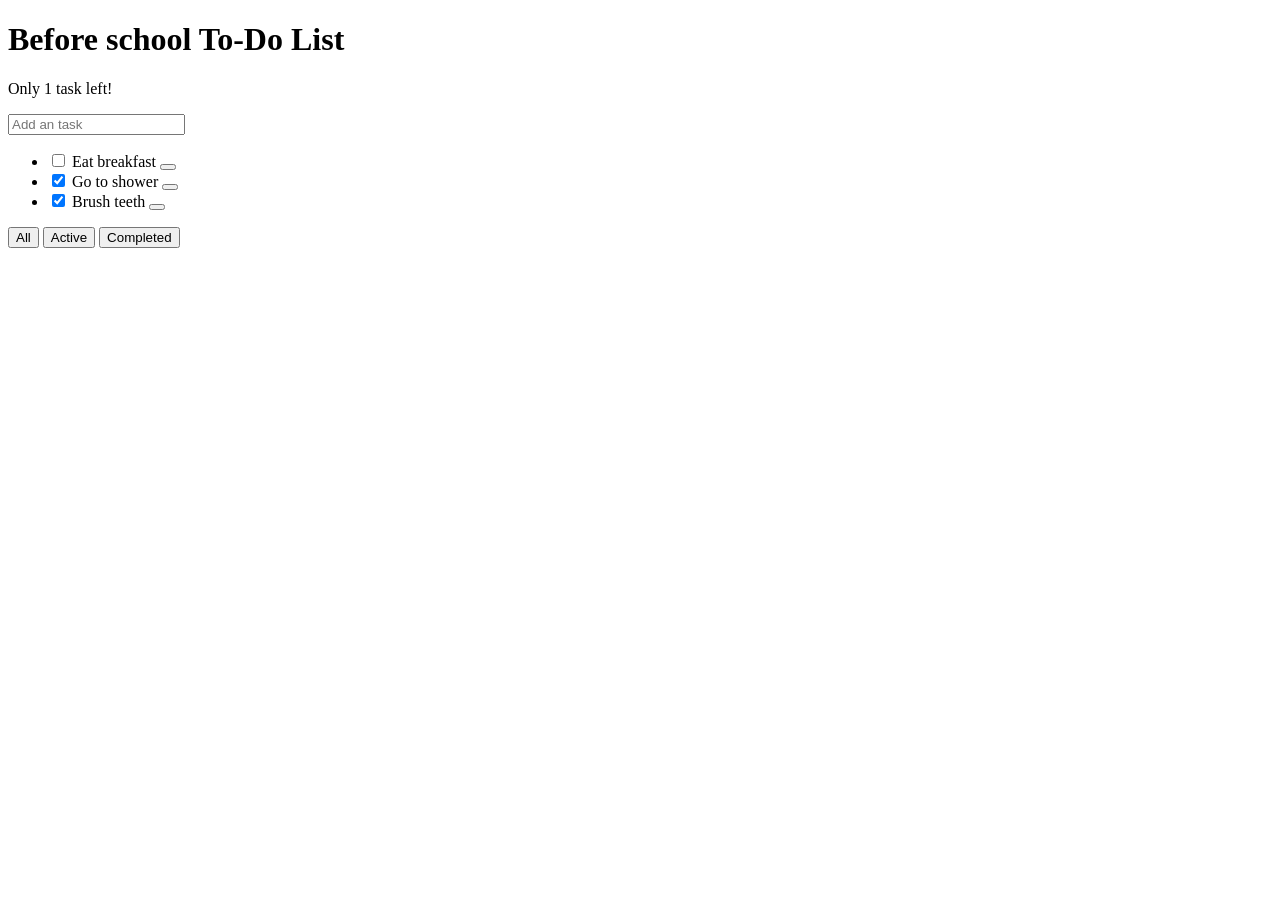
==== DOM_Project/index.html @ 8d1bb948 "test" ====
<!DOCTYPE html>
<html lang="en">
<head>
  <meta charset="UTF-8">
  <meta name="viewport" content="width=device-width, initial-scale=1">
  <title>BeforeSchool</title>
  <link rel="preconnect" href="https://fonts.googleapis.com">
  <link href="https://fonts.googleapis.com/css2?family=DM+Serif+Display&family=Lora:wght@600&family=Chango&family=Roboto&display=swap" rel="stylesheet">
  <link rel="stylesheet" href="style.css">
</head>
<body>
  <main class="app">
    <h1 class="app__title">Before school To-Do List</h1>

    <div class="toolbar">
      <p class="counter">Only 1 task left!</p>
      <input class="new-task" type="text" placeholder="Add an task" aria-label="Add a task">
    </div>

    <ul class="task-list">
      <li class="task">
        <input class="task__check" type="checkbox" aria-label="Eat breakfast">
        <span class="task__text">Eat breakfast</span>
        <button class="task__delete" aria-label="Delete task"></button>
      </li>
      <li class="task">
        <input class="task__check" type="checkbox" checked aria-label="Go to shower">
        <span class="task__text">Go to shower</span>
        <button class="task__delete" aria-label="Delete task"></button>
      </li>
      <li class="task">
        <input class="task__check" type="checkbox" checked aria-label="Brush teeth">
        <span class="task__text">Brush teeth</span>
        <button class="task__delete" aria-label="Delete task"></button>
      </li>
    </ul>

    <div class="filters">
      <button class="filter">All</button>
      <button class="filter">Active</button>
      <button class="filter">Completed</button>
    </div>
  </main>
</body>
</html>
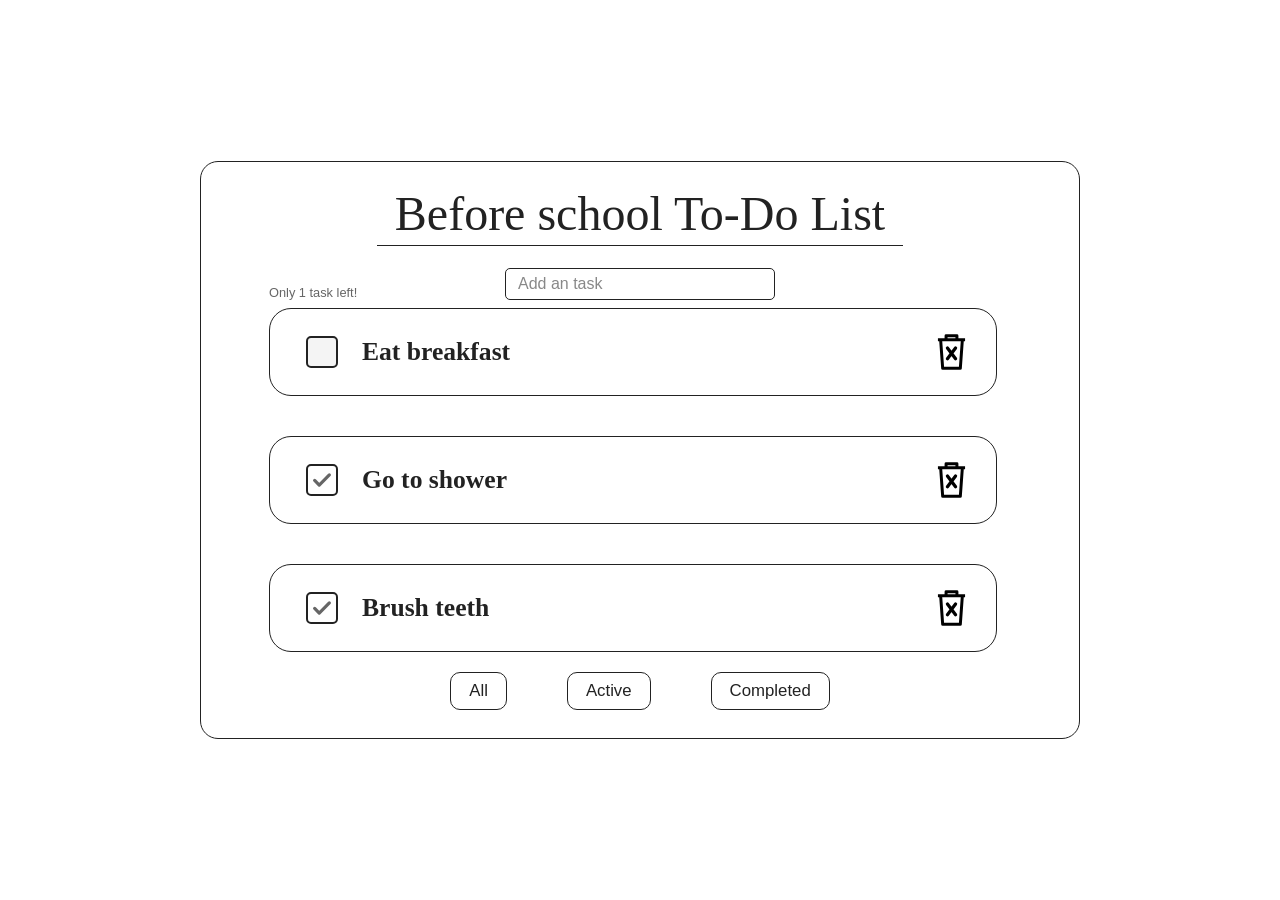
==== commit b20ccdf3: "styles" ====
--- a/DOM_Project/index.html
+++ b/DOM_Project/index.html
@@ -6,7 +6,7 @@
   <title>BeforeSchool</title>
   <link rel="preconnect" href="https://fonts.googleapis.com">
   <link href="https://fonts.googleapis.com/css2?family=DM+Serif+Display&family=Lora:wght@600&family=Chango&family=Roboto&display=swap" rel="stylesheet">
-  <link rel="stylesheet" href="style.css">
+  <link rel="stylesheet" href="styles.css">
 </head>
 <body>
   <main class="app">
--- a/DOM_Project/styles.css
+++ b/DOM_Project/styles.css
@@ -0,0 +1,276 @@
+/* ===== Fontit (Google Fonts) – lisää nämä HTML:n <head>-osaan:
+<link rel="preconnect" href="https://fonts.googleapis.com">
+<link href="https://fonts.googleapis.com/css2?family=DM+Serif+Display&family=Lora:wght@600&family=Chango&family=Roboto&display=swap" rel="stylesheet">
+===== */
+
+/* ===== Värit ja fontit yhteen paikkaan (CSS-muuttujat) ===== */
+:root {
+  --text: #222;
+  --border: #222;
+  --bg: #fff;
+  --page-bg: #fff;
+  --muted: #666;
+
+  --font-title: "DM Serif Display", Georgia, serif;
+  --font-task: "Lora", Georgia, serif;
+  --font-counter: "Chango", "Arial Black", sans-serif;
+  --font-ui: "Roboto", Arial, sans-serif;
+}
+
+/* ===== Perusasetukset ===== */
+*,
+*::before,
+*::after {
+  box-sizing: border-box;
+}
+
+body {
+  margin: 0;
+  min-height: 100vh;
+  display: flex;
+  justify-content: center;
+  align-items: center;
+  padding: 24px;
+  background: var(--page-bg);
+  color: var(--text);
+  font-family: var(--font-ui);
+}
+
+/* ===== Isompi laatikko (koko sovellus) ===== */
+.app {
+  width: 100%;
+  max-width: 880px;
+  padding: 24px 68px 28px;
+  background: var(--bg);
+  border: 1.5px solid var(--border);
+  border-radius: 18px;
+}
+
+/* ===== Otsikko ===== */
+.app__title {
+  margin: 0 auto 22px;
+  width: fit-content;
+  padding: 0 18px 4px;
+  font-family: var(--font-title);
+  font-size: 3rem;
+  font-weight: 400;
+  text-align: center;
+  border-bottom: 1.5px solid var(--border);
+}
+
+/* ===== Yläpalkki: laskuri + lisäyskenttä ===== */
+.toolbar {
+  display: flex;
+  align-items: flex-end;
+  gap: 24px;
+  margin-bottom: 8px;
+}
+
+.counter {
+  /* sama leveys kuin kentällä, jotta kenttä jää keskelle */
+  flex: 1;
+  margin: 0;
+  font-family: var(--font-counter);
+  font-size: 0.8rem;
+  color: var(--muted);
+}
+
+.new-task {
+  flex: 0 0 270px;
+  margin-right: auto;
+  padding: 6px 12px;
+  font-family: var(--font-ui);
+  font-size: 1rem;
+  color: var(--text);
+  background: var(--bg);
+  border: 1.5px solid var(--border);
+  border-radius: 5px;
+}
+
+.new-task::placeholder {
+  color: #888;
+}
+
+.new-task:focus {
+  outline: 3px solid #bbb;
+  outline-offset: 1px;
+}
+
+/* tasapainottaa laskurin, niin että kenttä pysyy keskellä */
+.toolbar::after {
+  content: "";
+  flex: 1;
+}
+
+/* ===== Tehtävälista (vieritettävä) ===== */
+.task-list {
+  list-style: none;
+  margin: 0;
+  padding: 0 14px 0 0;
+  max-height: 380px;
+  overflow-y: auto;
+  display: flex;
+  flex-direction: column;
+  gap: 40px;
+}
+
+/* Vierityspalkki */
+.task-list {
+  scrollbar-width: thin;
+  scrollbar-color: #bbb #fff;
+}
+
+.task-list::-webkit-scrollbar {
+  width: 16px;
+}
+
+.task-list::-webkit-scrollbar-track {
+  background: #fff;
+  border: 1.5px solid var(--border);
+}
+
+.task-list::-webkit-scrollbar-thumb {
+  background: #ddd;
+  border: 1.5px solid var(--border);
+  border-radius: 10px;
+}
+
+/* ===== Yksi tehtävä ===== */
+.task {
+  display: flex;
+  align-items: center;
+  gap: 24px;
+  padding: 24px 28px 24px 36px;
+  background: var(--bg);
+  border: 1.5px solid var(--border);
+  border-radius: 22px;
+}
+
+.task__text {
+  flex: 1;
+  font-family: var(--font-task);
+  font-size: 1.6rem;
+  font-weight: 600;
+  color: var(--text);
+}
+
+/* Valmis tehtävä (lisää luokka task--done JavaScriptillä, jos haluat) */
+.task--done .task__text {
+  text-decoration: line-through;
+  color: var(--muted);
+}
+
+/* ===== Valintaruutu ===== */
+.task__check {
+  appearance: none;
+  -webkit-appearance: none;
+  flex: 0 0 32px;
+  width: 32px;
+  height: 32px;
+  margin: 0;
+  background: #f4f4f4;
+  border: 2.5px solid var(--border);
+  border-radius: 5px;
+  cursor: pointer;
+}
+
+.task__check:checked {
+  background: #fff
+    url("data:image/svg+xml,%3Csvg xmlns='http://www.w3.org/2000/svg' viewBox='0 0 24 24'%3E%3Cpath d='M4 12.5l5 5L20 6.5' fill='none' stroke='%23666' stroke-width='3.5' stroke-linecap='round' stroke-linejoin='round'/%3E%3C/svg%3E")
+    center / 80% no-repeat;
+}
+
+.task__check:focus-visible,
+.task__delete:focus-visible,
+.filter:focus-visible {
+  outline: 3px solid #888;
+  outline-offset: 2px;
+}
+
+/* ===== Roskakorinappi ===== */
+.task__delete {
+  flex: 0 0 34px;
+  width: 34px;
+  height: 38px;
+  padding: 0;
+  border: none;
+  cursor: pointer;
+  background: transparent
+    url("data:image/svg+xml,%3Csvg xmlns='http://www.w3.org/2000/svg' viewBox='0 0 24 28'%3E%3Cpath d='M2 5h20M8 5V2h8v3M4 5l1.5 21h13L20 5' fill='none' stroke='%23000' stroke-width='2.2' stroke-linejoin='round'/%3E%3Cpath d='M9 11l6 8M15 11l-6 8' stroke='%23000' stroke-width='2.4' stroke-linecap='round'/%3E%3C/svg%3E")
+    center / contain no-repeat;
+}
+
+.task__delete:hover {
+  opacity: 0.6;
+}
+
+/* ===== Suodatinpainikkeet ===== */
+.filters {
+  display: flex;
+  justify-content: center;
+  gap: 60px;
+  margin-top: 20px;
+}
+
+.filter {
+  padding: 8px 18px;
+  font-family: var(--font-ui);
+  font-size: 1.05rem;
+  color: var(--text);
+  background: var(--bg);
+  border: 1.5px solid var(--border);
+  border-radius: 10px;
+  cursor: pointer;
+}
+
+.filter:hover {
+  background: #eee;
+}
+
+.filter.is-active {
+  background: var(--text);
+  color: #fff;
+}
+
+/* ===== Pienemmät näytöt ===== */
+@media (max-width: 700px) {
+  .app {
+    padding: 20px 16px 24px;
+  }
+
+  .app__title {
+    font-size: 2rem;
+  }
+
+  .toolbar {
+    flex-direction: column;
+    align-items: stretch;
+    gap: 8px;
+  }
+
+  .toolbar::after {
+    display: none;
+  }
+
+  .new-task {
+    flex: none;
+    margin-right: 0;
+  }
+
+  .task-list {
+    gap: 20px;
+  }
+
+  .task {
+    padding: 16px;
+    gap: 14px;
+  }
+
+  .task__text {
+    font-size: 1.2rem;
+  }
+
+  .filters {
+    gap: 12px;
+  }
+}
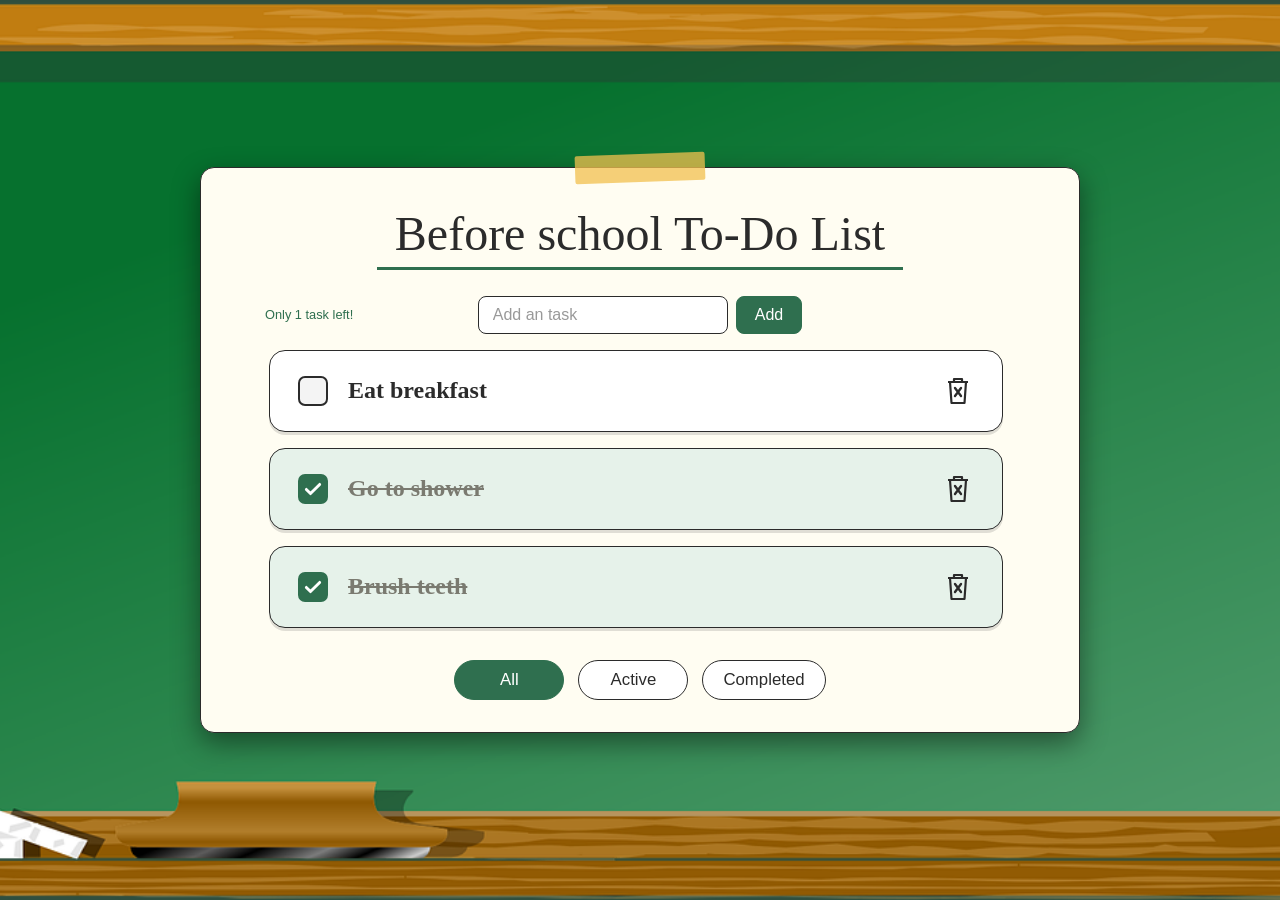
==== commit abbdbd64: "test" ====
--- a/DOM_Project/index.html
+++ b/DOM_Project/index.html
@@ -14,8 +14,13 @@
 
     <div class="toolbar">
       <p class="counter">Only 1 task left!</p>
-      <input class="new-task" type="text" placeholder="Add an task" aria-label="Add a task">
+      <form class="add-form">
+        <input class="new-task" type="text" placeholder="Add an task" aria-label="Add a task">
+        <button class="add-btn" type="submit">Add</button>
+      </form>
     </div>
+
+    <p class="error-message hidden">Task must be at least 3 characters.</p>
 
     <ul class="task-list">
       <li class="task">
@@ -36,7 +41,7 @@
     </ul>
 
     <div class="filters">
-      <button class="filter">All</button>
+      <button class="filter is-active">All</button>
       <button class="filter">Active</button>
       <button class="filter">Completed</button>
     </div>
--- a/DOM_Project/styles.css
+++ b/DOM_Project/styles.css
@@ -1,15 +1,17 @@
-/* ===== Fontit (Google Fonts) – lisää nämä HTML:n <head>-osaan:
-<link rel="preconnect" href="https://fonts.googleapis.com">
-<link href="https://fonts.googleapis.com/css2?family=DM+Serif+Display&family=Lora:wght@600&family=Chango&family=Roboto&display=swap" rel="stylesheet">
-===== */
-
-/* ===== Värit ja fontit yhteen paikkaan (CSS-muuttujat) ===== */
+/* ===== Fontit (Google Fonts) – linkki on index.html:n <head>-osassa ===== */
+
+/* ===== Värit ja fontit yhteen paikkaan ===== */
 :root {
-  --text: #222;
-  --border: #222;
-  --bg: #fff;
-  --page-bg: #fff;
-  --muted: #666;
+  --paper: #fffdf2;        /* paperilapun väri */
+  --card: #ffffff;         /* tehtäväkortin väri */
+  --text: #2b2b2b;         /* tekstin väri */
+  --muted: #7a7a70;        /* himmeä teksti */
+  --border: #2b2b2b;       /* reunaviivat */
+  --accent: #2f6f4f;       /* pääväri (liitutaulun vihreä) */
+  --accent-light: #e6f2ea; /* vaalea vihreä (valmiit tehtävät) */
+  --danger: #c0392b;       /* virheet ja poisto */
+  --tape: rgba(242, 193, 78, 0.75); /* teippi lapun yläreunassa */
+  --page-bg: #2f4f3f;      /* varatausta, jos kuva ei lataudu */
 
   --font-title: "DM Serif Display", Georgia, serif;
   --font-task: "Lora", Georgia, serif;
@@ -30,212 +32,316 @@
   display: flex;
   justify-content: center;
   align-items: center;
-  padding: 24px;
-  background: var(--page-bg);
+  padding: 40px 24px;
+  background-color: var(--page-bg);
+  background-image: url("images/taulu.png");
+  background-size: cover;
+  background-position: center;
+  background-repeat: no-repeat;
+  background-attachment: fixed;
   color: var(--text);
   font-family: var(--font-ui);
 }
 
-/* ===== Isompi laatikko (koko sovellus) ===== */
+/* ===== Paperilappu (koko sovellus) ===== */
 .app {
+  position: relative;
   width: 100%;
   max-width: 880px;
-  padding: 24px 68px 28px;
-  background: var(--bg);
+  padding: 40px 64px 32px;
+  background: var(--paper);
   border: 1.5px solid var(--border);
-  border-radius: 18px;
+  border-radius: 14px;
+  box-shadow: 0 10px 28px rgba(0, 0, 0, 0.45);
+}
+
+/* Teippi lapun yläreunassa */
+.app::before {
+  content: "";
+  position: absolute;
+  top: -14px;
+  left: 50%;
+  width: 130px;
+  height: 28px;
+  background: var(--tape);
+  transform: translateX(-50%) rotate(-2deg);
+  border-radius: 2px;
 }
 
 /* ===== Otsikko ===== */
 .app__title {
-  margin: 0 auto 22px;
+  margin: 0 auto 26px;
   width: fit-content;
-  padding: 0 18px 4px;
+  max-width: 100%;
+  padding: 0 18px 6px;
   font-family: var(--font-title);
   font-size: 3rem;
   font-weight: 400;
+  line-height: 1.1;
   text-align: center;
-  border-bottom: 1.5px solid var(--border);
-}
-
-/* ===== Yläpalkki: laskuri + lisäyskenttä ===== */
+  border-bottom: 3px solid var(--accent);
+}
+
+/* ===== Yläpalkki: laskuri + lisäyslomake ===== */
 .toolbar {
   display: flex;
-  align-items: flex-end;
-  gap: 24px;
+  align-items: center;
+  gap: 20px;
   margin-bottom: 8px;
 }
 
+.toolbar::after {
+  content: "";
+  flex: 1;
+}
+
 .counter {
-  /* sama leveys kuin kentällä, jotta kenttä jää keskelle */
   flex: 1;
   margin: 0;
   font-family: var(--font-counter);
   font-size: 0.8rem;
-  color: var(--muted);
+  color: var(--accent);
+}
+
+.add-form {
+  display: flex;
+  gap: 8px;
 }
 
 .new-task {
-  flex: 0 0 270px;
-  margin-right: auto;
-  padding: 6px 12px;
+  width: 250px;
+  padding: 9px 14px;
   font-family: var(--font-ui);
   font-size: 1rem;
   color: var(--text);
-  background: var(--bg);
+  background: var(--card);
   border: 1.5px solid var(--border);
-  border-radius: 5px;
+  border-radius: 8px;
+  transition: border-color 0.15s, box-shadow 0.15s;
 }
 
 .new-task::placeholder {
-  color: #888;
+  color: #999;
 }
 
 .new-task:focus {
-  outline: 3px solid #bbb;
-  outline-offset: 1px;
-}
-
-/* tasapainottaa laskurin, niin että kenttä pysyy keskellä */
-.toolbar::after {
-  content: "";
-  flex: 1;
+  outline: none;
+  border-color: var(--accent);
+  box-shadow: 0 0 0 3px rgba(47, 111, 79, 0.25);
+}
+
+/* Lisäysnappi */
+.add-btn {
+  padding: 9px 18px;
+  font-family: var(--font-ui);
+  font-size: 1rem;
+  font-weight: 500;
+  color: #fff;
+  background: var(--accent);
+  border: 1.5px solid var(--accent);
+  border-radius: 8px;
+  cursor: pointer;
+  transition: background 0.15s, transform 0.1s;
+}
+
+.add-btn:hover {
+  background: #255a40;
+}
+
+.add-btn:active {
+  transform: translateY(1px);
+}
+
+/* ===== Virheilmoitus ja virheellisen kentän korostus ===== */
+.new-task.is-invalid {
+  border-color: var(--danger);
+  background: #fff5f5;
+}
+
+.new-task.is-invalid:focus {
+  box-shadow: 0 0 0 3px rgba(192, 57, 43, 0.25);
+}
+
+.error-message {
+  margin: 0 0 12px;
+  padding: 8px 12px;
+  font-size: 0.95rem;
+  color: var(--danger);
+  background: #fdecea;
+  border-left: 4px solid var(--danger);
+  border-radius: 4px;
+}
+
+/* ===== Piilotus (JavaScript lisää/poistaa tämän luokan) ===== */
+.hidden {
+  display: none;
 }
 
 /* ===== Tehtävälista (vieritettävä) ===== */
 .task-list {
   list-style: none;
-  margin: 0;
-  padding: 0 14px 0 0;
+  margin: 12px 0 0;
+  padding: 4px 12px 8px 4px;
   max-height: 380px;
   overflow-y: auto;
   display: flex;
   flex-direction: column;
-  gap: 40px;
-}
-
-/* Vierityspalkki */
-.task-list {
+  gap: 16px;
   scrollbar-width: thin;
-  scrollbar-color: #bbb #fff;
+  scrollbar-color: #b9b9ad transparent;
 }
 
 .task-list::-webkit-scrollbar {
-  width: 16px;
+  width: 12px;
 }
 
 .task-list::-webkit-scrollbar-track {
-  background: #fff;
-  border: 1.5px solid var(--border);
+  background: #f0eee0;
+  border-radius: 10px;
 }
 
 .task-list::-webkit-scrollbar-thumb {
-  background: #ddd;
-  border: 1.5px solid var(--border);
+  background: #b9b9ad;
   border-radius: 10px;
+  border: 2px solid #f0eee0;
 }
 
 /* ===== Yksi tehtävä ===== */
 .task {
   display: flex;
   align-items: center;
-  gap: 24px;
-  padding: 24px 28px 24px 36px;
-  background: var(--bg);
+  gap: 20px;
+  padding: 18px 22px 18px 28px;
+  background: var(--card);
   border: 1.5px solid var(--border);
-  border-radius: 22px;
+  border-radius: 16px;
+  box-shadow: 0 3px 0 rgba(0, 0, 0, 0.12);
+  transition: transform 0.15s, box-shadow 0.15s, background 0.2s;
+}
+
+.task:hover {
+  transform: translateY(-2px);
+  box-shadow: 0 6px 0 rgba(0, 0, 0, 0.12);
 }
 
 .task__text {
   flex: 1;
   font-family: var(--font-task);
-  font-size: 1.6rem;
+  font-size: 1.5rem;
   font-weight: 600;
   color: var(--text);
 }
 
-/* Valmis tehtävä (lisää luokka task--done JavaScriptillä, jos haluat) */
-.task--done .task__text {
+/* Valmis tehtävä: toimii sekä luokalla että valitulla ruudulla */
+.task--done,
+.task:has(.task__check:checked) {
+  background: var(--accent-light);
+}
+
+.task--done .task__text,
+.task:has(.task__check:checked) .task__text {
+  color: var(--muted);
   text-decoration: line-through;
-  color: var(--muted);
+  text-decoration-thickness: 2px;
 }
 
 /* ===== Valintaruutu ===== */
 .task__check {
   appearance: none;
   -webkit-appearance: none;
-  flex: 0 0 32px;
-  width: 32px;
-  height: 32px;
+  flex: 0 0 30px;
+  width: 30px;
+  height: 30px;
   margin: 0;
   background: #f4f4f4;
   border: 2.5px solid var(--border);
-  border-radius: 5px;
+  border-radius: 7px;
   cursor: pointer;
+  transition: background 0.15s, border-color 0.15s;
+}
+
+.task__check:hover {
+  border-color: var(--accent);
 }
 
 .task__check:checked {
-  background: #fff
-    url("data:image/svg+xml,%3Csvg xmlns='http://www.w3.org/2000/svg' viewBox='0 0 24 24'%3E%3Cpath d='M4 12.5l5 5L20 6.5' fill='none' stroke='%23666' stroke-width='3.5' stroke-linecap='round' stroke-linejoin='round'/%3E%3C/svg%3E")
-    center / 80% no-repeat;
-}
-
-.task__check:focus-visible,
-.task__delete:focus-visible,
-.filter:focus-visible {
-  outline: 3px solid #888;
-  outline-offset: 2px;
+  background: var(--accent)
+    url("data:image/svg+xml,%3Csvg xmlns='http://www.w3.org/2000/svg' viewBox='0 0 24 24'%3E%3Cpath d='M4 12.5l5 5L20 6.5' fill='none' stroke='%23fff' stroke-width='3.5' stroke-linecap='round' stroke-linejoin='round'/%3E%3C/svg%3E")
+    center / 75% no-repeat;
+  border-color: var(--accent);
 }
 
 /* ===== Roskakorinappi ===== */
 .task__delete {
-  flex: 0 0 34px;
-  width: 34px;
-  height: 38px;
+  flex: 0 0 44px;
+  width: 44px;
+  height: 44px;
   padding: 0;
   border: none;
+  border-radius: 50%;
   cursor: pointer;
   background: transparent
-    url("data:image/svg+xml,%3Csvg xmlns='http://www.w3.org/2000/svg' viewBox='0 0 24 28'%3E%3Cpath d='M2 5h20M8 5V2h8v3M4 5l1.5 21h13L20 5' fill='none' stroke='%23000' stroke-width='2.2' stroke-linejoin='round'/%3E%3Cpath d='M9 11l6 8M15 11l-6 8' stroke='%23000' stroke-width='2.4' stroke-linecap='round'/%3E%3C/svg%3E")
-    center / contain no-repeat;
+    url("data:image/svg+xml,%3Csvg xmlns='http://www.w3.org/2000/svg' viewBox='0 0 24 28'%3E%3Cpath d='M2 5h20M8 5V2h8v3M4 5l1.5 21h13L20 5' fill='none' stroke='%232b2b2b' stroke-width='2.2' stroke-linejoin='round'/%3E%3Cpath d='M9 11l6 8M15 11l-6 8' stroke='%232b2b2b' stroke-width='2.4' stroke-linecap='round'/%3E%3C/svg%3E")
+    center / 55% no-repeat;
+  transition: background-color 0.15s;
 }
 
 .task__delete:hover {
-  opacity: 0.6;
+  background-color: #fdecea;
 }
 
 /* ===== Suodatinpainikkeet ===== */
 .filters {
   display: flex;
   justify-content: center;
-  gap: 60px;
-  margin-top: 20px;
+  gap: 14px;
+  margin-top: 24px;
 }
 
 .filter {
-  padding: 8px 18px;
+  min-width: 110px;
+  padding: 9px 20px;
   font-family: var(--font-ui);
   font-size: 1.05rem;
   color: var(--text);
-  background: var(--bg);
+  background: var(--card);
   border: 1.5px solid var(--border);
-  border-radius: 10px;
+  border-radius: 999px;
   cursor: pointer;
+  transition: background 0.15s, color 0.15s, transform 0.1s;
 }
 
 .filter:hover {
-  background: #eee;
+  background: var(--accent-light);
+}
+
+.filter:active {
+  transform: translateY(1px);
 }
 
 .filter.is-active {
-  background: var(--text);
   color: #fff;
+  background: var(--accent);
+  border-color: var(--accent);
+}
+
+/* ===== Näppäimistöfokus (näkyy Tab-näppäimellä) ===== */
+.task__check:focus-visible,
+.task__delete:focus-visible,
+.filter:focus-visible,
+.add-btn:focus-visible {
+  outline: 3px solid var(--accent);
+  outline-offset: 2px;
 }
 
 /* ===== Pienemmät näytöt ===== */
 @media (max-width: 700px) {
+  body {
+    padding: 28px 12px;
+  }
+
   .app {
-    padding: 20px 16px 24px;
+    padding: 32px 16px 24px;
   }
 
   .app__title {
@@ -245,25 +351,26 @@
   .toolbar {
     flex-direction: column;
     align-items: stretch;
-    gap: 8px;
+    gap: 10px;
   }
 
   .toolbar::after {
     display: none;
   }
 
+  .add-form {
+    width: 100%;
+  }
+
   .new-task {
-    flex: none;
-    margin-right: 0;
-  }
-
-  .task-list {
-    gap: 20px;
+    flex: 1;
+    width: auto;
+    min-width: 0;
   }
 
   .task {
-    padding: 16px;
-    gap: 14px;
+    padding: 14px;
+    gap: 12px;
   }
 
   .task__text {
@@ -271,6 +378,11 @@
   }
 
   .filters {
-    gap: 12px;
+    gap: 8px;
+  }
+
+  .filter {
+    min-width: 0;
+    padding: 8px 14px;
   }
 }
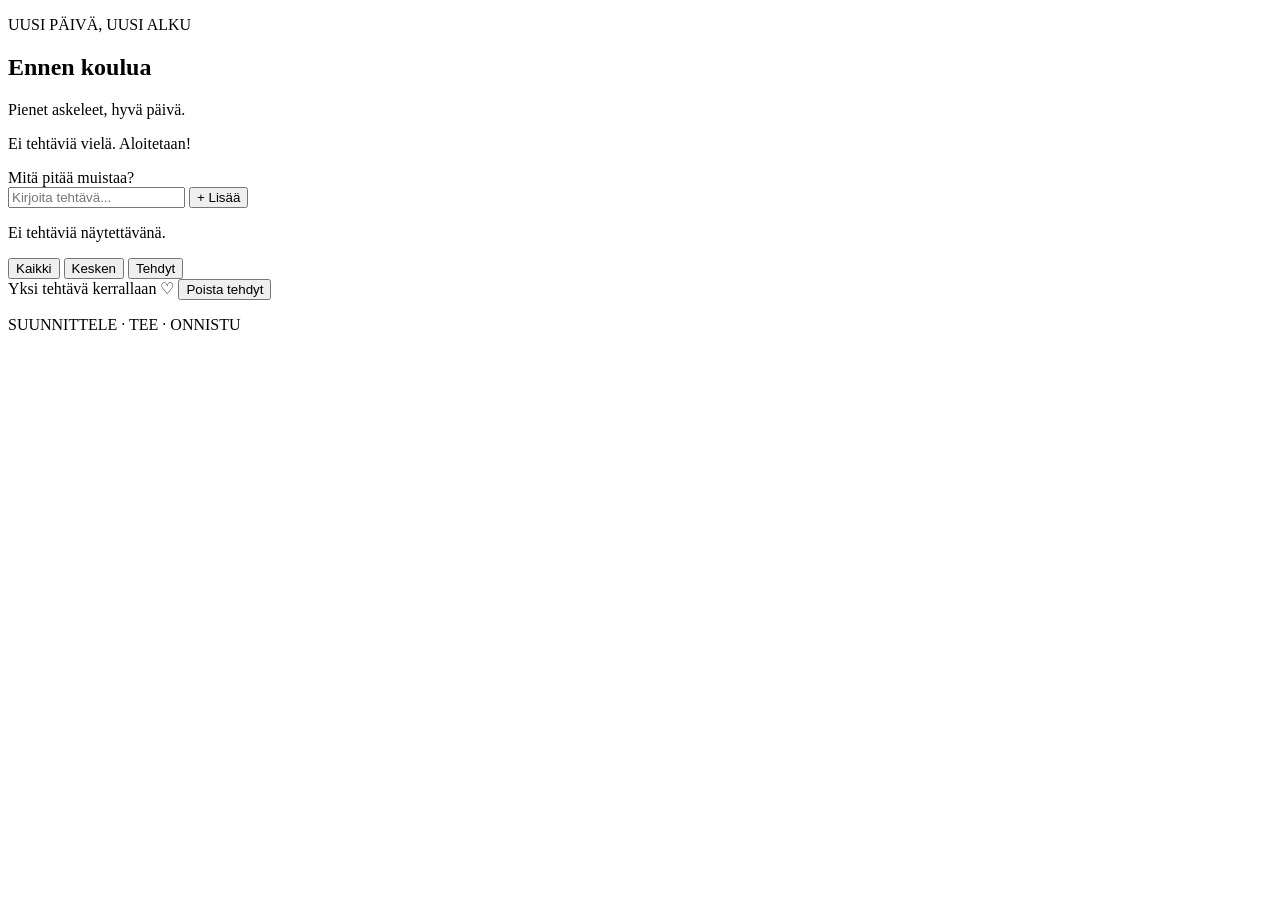
==== commit c14c0a70: "asd" ====
--- a/DOM_Project/index.html
+++ b/DOM_Project/index.html
@@ -1,50 +1,96 @@
-<!DOCTYPE html>
-<html lang="en">
-<head>
-  <meta charset="UTF-8">
-  <meta name="viewport" content="width=device-width, initial-scale=1">
-  <title>BeforeSchool</title>
-  <link rel="preconnect" href="https://fonts.googleapis.com">
-  <link href="https://fonts.googleapis.com/css2?family=DM+Serif+Display&family=Lora:wght@600&family=Chango&family=Roboto&display=swap" rel="stylesheet">
-  <link rel="stylesheet" href="styles.css">
-</head>
-<body>
-  <main class="app">
-    <h1 class="app__title">Before school To-Do List</h1>
+<!doctype html>
+<html lang="fi">
+  <head>
+    <meta charset="UTF-8" />
+    <meta name="viewport" content="width=device-width, initial-scale=1.0" />
+    <meta
+      name="description"
+      content="Oma tehtävälista aamun ja päivän tehtävien hallintaan."
+    />
+    <title>Ennen koulua – tehtävälista</title>
+    <link rel="stylesheet" href="style.css" />
+    <script src="script.js" defer></script>
+  </head>
+  <body>
+    <main class="board">
+      <section class="todo-card" aria-labelledby="page-title">
+        <div class="tape" aria-hidden="true"></div>
 
-    <div class="toolbar">
-      <p class="counter">Only 1 task left!</p>
-      <form class="add-form">
-        <input class="new-task" type="text" placeholder="Add an task" aria-label="Add a task">
-        <button class="add-btn" type="submit">Add</button>
-      </form>
-    </div>
+        <header class="card-header">
+          <p class="eyebrow">UUSI PÄIVÄ, UUSI ALKU</p>
+          <h1 id="page-title">Ennen koulua</h1>
+          <p class="subtitle">Pienet askeleet, hyvä päivä.</p>
+        </header>
 
-    <p class="error-message hidden">Task must be at least 3 characters.</p>
+        <p id="task-counter" class="task-counter" aria-live="polite">
+          Ei tehtäviä vielä. Aloitetaan!
+        </p>
 
-    <ul class="task-list">
-      <li class="task">
-        <input class="task__check" type="checkbox" aria-label="Eat breakfast">
-        <span class="task__text">Eat breakfast</span>
-        <button class="task__delete" aria-label="Delete task"></button>
-      </li>
-      <li class="task">
-        <input class="task__check" type="checkbox" checked aria-label="Go to shower">
-        <span class="task__text">Go to shower</span>
-        <button class="task__delete" aria-label="Delete task"></button>
-      </li>
-      <li class="task">
-        <input class="task__check" type="checkbox" checked aria-label="Brush teeth">
-        <span class="task__text">Brush teeth</span>
-        <button class="task__delete" aria-label="Delete task"></button>
-      </li>
-    </ul>
+        <form id="todo-form" novalidate>
+          <label for="task-input">Mitä pitää muistaa?</label>
 
-    <div class="filters">
-      <button class="filter is-active">All</button>
-      <button class="filter">Active</button>
-      <button class="filter">Completed</button>
-    </div>
-  </main>
-</body>
-</html>+          <div class="input-row">
+            <input
+              type="text"
+              id="task-input"
+              name="task"
+              placeholder="Kirjoita tehtävä..."
+              maxlength="100"
+              autocomplete="off"
+              aria-describedby="error-message"
+            />
+            <button type="submit" class="add-button">
+              <span aria-hidden="true">+</span> Lisää
+            </button>
+          </div>
+
+          <p id="error-message" class="error-message" role="alert"></p>
+        </form>
+
+        <section class="task-section" aria-label="Tehtävät">
+          <ul id="task-list" class="task-list"></ul>
+
+          <p id="empty-message" class="empty-message">
+            Ei tehtäviä näytettävänä.
+          </p>
+        </section>
+
+        <nav class="filters" aria-label="Tehtävien suodatus">
+          <button
+            type="button"
+            class="filter-button active"
+            data-filter="all"
+            aria-pressed="true"
+          >
+            Kaikki
+          </button>
+          <button
+            type="button"
+            class="filter-button"
+            data-filter="active"
+            aria-pressed="false"
+          >
+            Kesken
+          </button>
+          <button
+            type="button"
+            class="filter-button"
+            data-filter="completed"
+            aria-pressed="false"
+          >
+            Tehdyt
+          </button>
+        </nav>
+
+        <footer class="card-footer">
+          <span>Yksi tehtävä kerrallaan ♡</span>
+          <button type="button" id="clear-completed" class="clear-button">
+            Poista tehdyt
+          </button>
+        </footer>
+      </section>
+
+      <p class="board-caption">SUUNNITTELE · TEE · ONNISTU</p>
+    </main>
+  </body>
+</html>
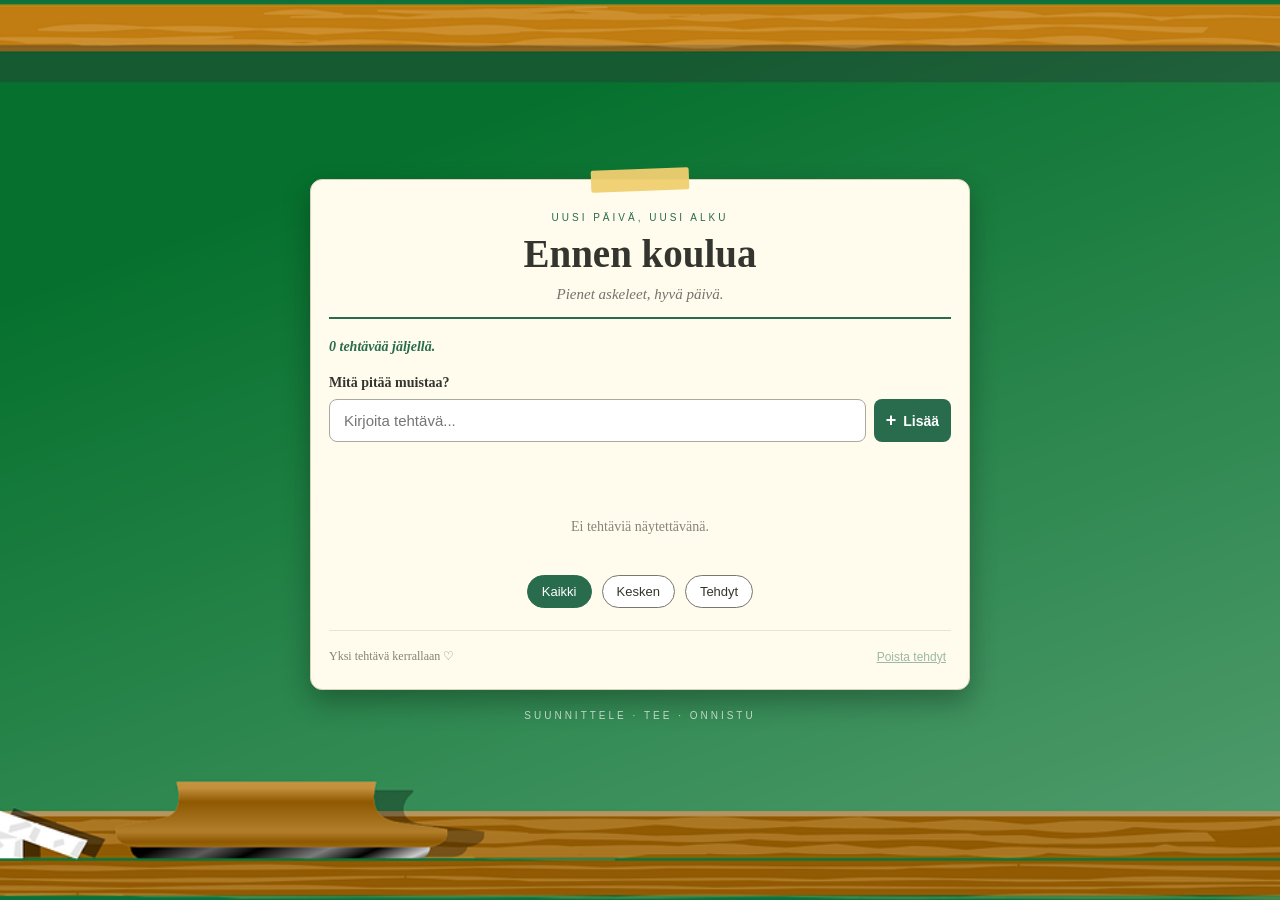
==== commit 9ead8738: "asd" ====
--- a/DOM_Project/index.html
+++ b/DOM_Project/index.html
@@ -8,7 +8,7 @@
       content="Oma tehtävälista aamun ja päivän tehtävien hallintaan."
     />
     <title>Ennen koulua – tehtävälista</title>
-    <link rel="stylesheet" href="style.css" />
+    <link rel="stylesheet" href="styles.css" />
     <script src="script.js" defer></script>
   </head>
   <body>
--- a/DOM_Project/styles.css
+++ b/DOM_Project/styles.css
@@ -0,0 +1,525 @@
+/* ========================================
+   1. YLEISET ASETUKSET
+======================================== */
+
+* {
+  box-sizing: border-box;
+}
+
+:root {
+  --green: #286b4d;
+  --green-dark: #164c36;
+  --green-light: #e5f1e8;
+  --cream: #fffbed;
+  --text: #34352f;
+  --red: #c83c3c;
+}
+
+body {
+  margin: 0;
+  min-height: 100vh;
+  font-family: Georgia, "Times New Roman", serif;
+  color: var(--text);
+  background-color: #0b713b;
+}
+
+/* ========================================
+   2. LIITUTAULUN TAUSTAKUVA
+======================================== */
+
+.board {
+  min-height: 100vh;
+  padding: 40px 20px;
+
+  background-image: url("images/taulu.png");
+  background-size: 100% 100%;
+  background-position: center;
+  background-repeat: no-repeat;
+
+  display: flex;
+  flex-direction: column;
+  align-items: center;
+  justify-content: center;
+
+  position: relative;
+}
+
+/* ========================================
+   3. TEHTÄVÄLISTAN KORTTI
+======================================== */
+
+.todo-card {
+  width: min(100%, 660px);
+  padding: 38px 42px 24px;
+
+  background: var(--cream);
+  border: 1px solid #d9d1b8;
+  border-radius: 12px;
+
+  box-shadow: 0 12px 28px rgba(0, 0, 0, 0.3);
+
+  position: relative;
+}
+
+/* Kortin päällä oleva teipinpala */
+
+.tape {
+  position: absolute;
+  top: -11px;
+  left: 50%;
+
+  transform: translateX(-50%) rotate(-2deg);
+
+  width: 98px;
+  height: 22px;
+
+  background: #f0cf70;
+  opacity: 0.95;
+  border-radius: 2px;
+}
+
+/* ========================================
+   4. OTSIKKO
+======================================== */
+
+.card-header {
+  text-align: center;
+  border-bottom: 2px solid var(--green);
+
+  margin-bottom: 20px;
+  padding-bottom: 14px;
+}
+
+.eyebrow {
+  color: var(--green);
+  font-family: Arial, sans-serif;
+  font-size: 10px;
+  letter-spacing: 3px;
+
+  margin: 0 0 8px;
+}
+
+h1 {
+  font-size: clamp(29px, 5vw, 39px);
+  margin: 0;
+  line-height: 1.2;
+}
+
+.subtitle {
+  margin: 8px 0 0;
+  font-size: 15px;
+  font-style: italic;
+  color: #73746b;
+}
+
+/* ========================================
+   5. TEHTÄVIEN LASKURI
+======================================== */
+
+.task-counter {
+  color: var(--green);
+  font-weight: bold;
+  font-style: italic;
+  font-size: 14px;
+
+  margin: 0 0 20px;
+}
+
+/* ========================================
+   6. TEHTÄVÄN LISÄÄMISLOMAKE
+======================================== */
+
+#todo-form label {
+  display: block;
+  font-size: 14px;
+  font-weight: bold;
+
+  margin-bottom: 8px;
+}
+
+.input-row {
+  display: flex;
+  gap: 8px;
+}
+
+#task-input {
+  flex: 1;
+  min-width: 0;
+
+  padding: 12px 14px;
+
+  border: 1px solid #aaa99f;
+  border-radius: 8px;
+
+  background: white;
+  font:
+    15px Arial,
+    sans-serif;
+
+  outline: none;
+
+  transition:
+    border-color 0.2s,
+    box-shadow 0.2s;
+}
+
+#task-input:focus {
+  border-color: var(--green);
+  box-shadow: 0 0 0 3px rgba(40, 107, 77, 0.14);
+}
+
+/* Virheellinen syöttökenttä */
+
+#task-input.invalid {
+  border: 2px solid var(--red);
+  background: #fff7f7;
+}
+
+#task-input.invalid:focus {
+  box-shadow: 0 0 0 3px rgba(200, 60, 60, 0.12);
+}
+
+/* Virheilmoitus */
+
+.error-message {
+  min-height: 18px;
+
+  margin: 7px 0 12px;
+
+  color: var(--red);
+  font:
+    13px Arial,
+    sans-serif;
+}
+
+/* Lisää-painike */
+
+.add-button {
+  padding: 10px 18px;
+
+  border: 0;
+  border-radius: 8px;
+
+  background: var(--green);
+  color: white;
+
+  font-family: Arial, sans-serif;
+  font-size: 14px;
+  font-weight: bold;
+
+  cursor: pointer;
+
+  transition:
+    background 0.2s,
+    transform 0.2s;
+}
+
+.add-button span {
+  font-size: 18px;
+  margin-right: 3px;
+}
+
+.add-button:hover {
+  background: var(--green-dark);
+  transform: translateY(-1px);
+}
+
+/* ========================================
+   7. TEHTÄVÄLISTA JA RULLAUS
+======================================== */
+
+.task-list {
+  list-style: none;
+  padding: 4px;
+  margin: 0;
+
+  display: grid;
+  gap: 10px;
+
+  /* Lista ei kasva rajattomasti alaspäin */
+  max-height: 260px;
+
+  /* Vieritys pystysuunnassa */
+  overflow-y: auto;
+  overflow-x: hidden;
+
+  /* Vierityksen käyttäytyminen */
+  overscroll-behavior-y: contain;
+  scrollbar-width: thin;
+  scrollbar-color: #8aaf98 #f0eee4;
+}
+
+/* Vierityspalkki Chrome-, Edge- ja Safari-selaimissa */
+
+.task-list::-webkit-scrollbar {
+  width: 8px;
+}
+
+.task-list::-webkit-scrollbar-track {
+  background: #f0eee4;
+  border-radius: 10px;
+}
+
+.task-list::-webkit-scrollbar-thumb {
+  background: #8aaf98;
+  border-radius: 10px;
+}
+
+.task-list::-webkit-scrollbar-thumb:hover {
+  background: var(--green);
+}
+
+/* Yksittäinen tehtävä */
+
+.task-item {
+  display: flex;
+  align-items: center;
+  gap: 13px;
+
+  min-width: 0;
+  padding: 15px 16px;
+
+  border: 1px solid #a6a69d;
+  border-radius: 12px;
+
+  background: white;
+
+  box-shadow: 0 2px 3px rgba(0, 0, 0, 0.08);
+
+  transition: background 0.2s;
+}
+
+/* Tehty tehtävä */
+
+.task-item.completed {
+  background: var(--green-light);
+}
+
+/* Valintaruutu */
+
+.task-checkbox {
+  appearance: none;
+  -webkit-appearance: none;
+
+  flex-shrink: 0;
+
+  width: 23px;
+  height: 23px;
+
+  border: 2px solid #777a72;
+  border-radius: 6px;
+
+  background: white;
+
+  cursor: pointer;
+  position: relative;
+}
+
+.task-checkbox:checked {
+  background: var(--green);
+  border-color: var(--green);
+}
+
+.task-checkbox:checked::after {
+  content: "✓";
+
+  position: absolute;
+
+  color: white;
+  font:
+    bold 17px Arial,
+    sans-serif;
+
+  top: -1px;
+  left: 3px;
+}
+
+/* Tehtävän teksti */
+
+.task-text {
+  flex: 1;
+  min-width: 0;
+
+  overflow-wrap: anywhere;
+
+  font-size: 17px;
+  font-weight: bold;
+}
+
+/* Valmiin tehtävän yliviivaus */
+
+.completed .task-text {
+  color: #7d817a;
+  text-decoration: line-through;
+}
+
+/* Poistopainike */
+
+.delete-button {
+  flex-shrink: 0;
+
+  width: 34px;
+  height: 34px;
+
+  border: 0;
+  border-radius: 7px;
+
+  background: transparent;
+  color: #55574f;
+
+  font-size: 20px;
+  cursor: pointer;
+
+  transition:
+    background 0.2s,
+    color 0.2s;
+}
+
+.delete-button:hover {
+  background: #fbe4e1;
+  color: var(--red);
+}
+
+/* Tyhjän listan ilmoitus */
+
+.empty-message {
+  color: #85857a;
+  text-align: center;
+
+  padding: 18px 0;
+  font-size: 14px;
+}
+
+/* ========================================
+   8. SUODATTIMET
+======================================== */
+
+.filters {
+  display: flex;
+  justify-content: center;
+  flex-wrap: wrap;
+  gap: 10px;
+
+  margin-top: 22px;
+}
+
+.filter-button {
+  padding: 8px 20px;
+  min-width: 82px;
+
+  border: 1px solid #77776e;
+  border-radius: 22px;
+
+  background: white;
+  color: var(--text);
+
+  font:
+    13px Arial,
+    sans-serif;
+
+  cursor: pointer;
+
+  transition:
+    background 0.2s,
+    color 0.2s;
+}
+
+.filter-button:hover {
+  border-color: var(--green);
+}
+
+.filter-button.active {
+  background: var(--green);
+  border-color: var(--green);
+  color: white;
+}
+
+/* ========================================
+   9. KORTIN ALAREUNA
+======================================== */
+
+.card-footer {
+  display: flex;
+  justify-content: space-between;
+  align-items: center;
+  gap: 10px;
+  flex-wrap: wrap;
+
+  border-top: 1px solid #e7e2d4;
+
+  margin-top: 22px;
+  padding-top: 14px;
+
+  color: #858176;
+  font-size: 12px;
+}
+
+.clear-button {
+  border: 0;
+  padding: 5px;
+
+  background: transparent;
+  color: var(--green);
+
+  text-decoration: underline;
+  font-size: 12px;
+
+  cursor: pointer;
+}
+
+.clear-button:hover {
+  color: var(--green-dark);
+}
+
+.board-caption {
+  margin: 20px 0 0;
+
+  color: rgba(255, 255, 255, 0.75);
+
+  font:
+    10px Arial,
+    sans-serif;
+  letter-spacing: 3px;
+  text-align: center;
+}
+
+/* Näppäimistön navigointia varten,
+eli toimii nuolien kanssa */
+.task-checkbox:focus-visible,
+button:focus-visible {
+  outline: 3px solid #e2ad43;
+  outline-offset: 3px;
+}
+
+/* Mobiililaitteille sopiva asettelu @media (max-width: 520px) { */
+  .board {
+    padding: 35px 12px;
+    background-size: cover;
+    background-position: center;
+  }
+
+  .todo-card {
+    padding: 32px 18px 20px;
+  }
+
+  .input-row {
+    align-items: stretch;
+  }
+
+  .add-button {
+    padding: 10px 12px;
+  }
+
+  .task-item {
+    padding: 12px 10px;
+    gap: 10px;
+  }
+
+  .task-text {
+    font-size: 15px;
+  }
+
+  .filter-button {
+    padding: 8px 14px;
+    min-width: 0;
+  }
